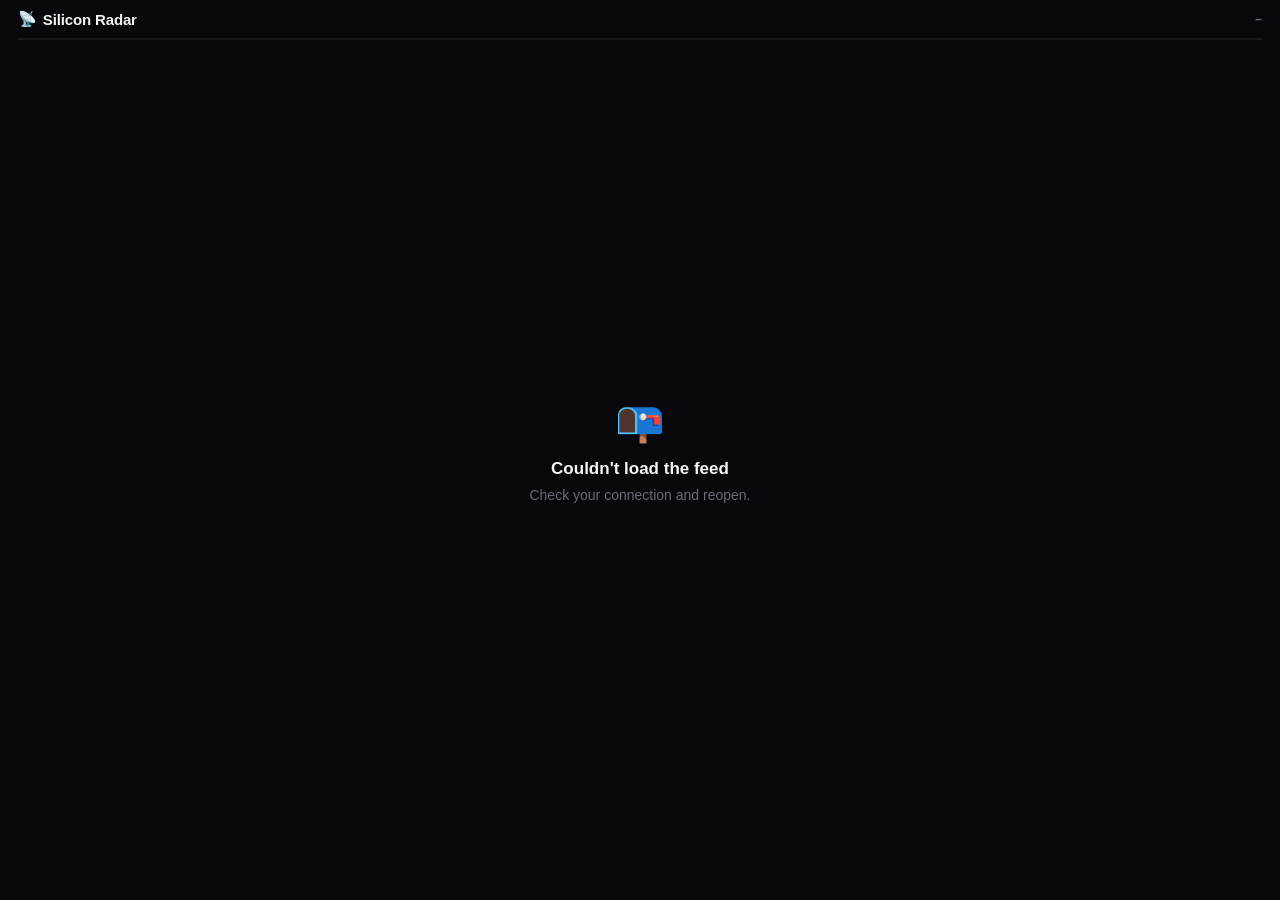
==== miniapp/index.html @ 71eff310 "feat: Telegram Mini App — swipeable card feed A dark, typography-forward reader replacing the wall-o" ====
<!doctype html>
<html lang="en">
<head>
<meta charset="UTF-8" />
<meta name="viewport" content="width=device-width, initial-scale=1, maximum-scale=1, user-scalable=no, viewport-fit=cover" />
<title>Silicon Radar</title>
<script src="https://telegram.org/js/telegram-web-app.js"></script>
<link rel="stylesheet" href="style.css" />
</head>
<body>

<div id="app">

  <header id="header">
    <div class="wordmark">📡 <span>Silicon Radar</span></div>
    <div id="counter" class="counter">–</div>
  </header>

  <div id="progress-track"><div id="progress-fill"></div></div>

  <main id="stack" role="region" aria-label="Card feed"></main>

  <div id="empty-state" class="empty-state hidden">
    <div class="empty-icon">📭</div>
    <div class="empty-title">No signals yet</div>
    <div class="empty-sub">Check back after the next pipeline run.</div>
  </div>

  <div id="loading" class="loading">
    <div class="spinner"></div>
  </div>

</div>

<script src="app.js"></script>
</body>
</html>
---- miniapp/style.css ----
/* ==========================================================================
   Silicon Radar — Mini App
   Dark, typography-forward, one-card-per-screen reader.
   ========================================================================== */

:root {
  --bg: #08080c;
  --surface: #131319;
  --surface-2: #191922;
  --border: rgba(255,255,255,0.07);
  --text: #f4f4f7;
  --text-2: #a3a3b0;
  --text-3: #6b6b78;
  --accent: #8b5cf6;
  --danger: #ef4444;
  --safe-top: env(safe-area-inset-top, 0px);
  --safe-bottom: env(safe-area-inset-bottom, 0px);
}

* { box-sizing: border-box; -webkit-tap-highlight-color: transparent; }

html, body {
  margin: 0;
  height: 100%;
  overflow: hidden;
  background: var(--bg);
  color: var(--text);
  font-family: -apple-system, BlinkMacSystemFont, "Segoe UI", Roboto, Helvetica, Arial, sans-serif;
  -webkit-font-smoothing: antialiased;
}

#app {
  height: 100vh;
  height: 100dvh;
  display: flex;
  flex-direction: column;
  position: relative;
}

/* ---------------------------------------------------------------------- */
/* Header                                                                  */
/* ---------------------------------------------------------------------- */

#header {
  display: flex;
  align-items: center;
  justify-content: space-between;
  padding: calc(10px + var(--safe-top)) 18px 10px;
  flex-shrink: 0;
  z-index: 20;
}

.wordmark {
  font-size: 15px;
  font-weight: 700;
  letter-spacing: -0.01em;
  color: var(--text-2);
  display: flex;
  align-items: center;
  gap: 6px;
}
.wordmark span { color: var(--text); }

.counter {
  font-size: 12px;
  font-weight: 600;
  color: var(--text-3);
  font-variant-numeric: tabular-nums;
}

#progress-track {
  height: 2px;
  background: var(--border);
  flex-shrink: 0;
  margin: 0 18px 8px;
  border-radius: 2px;
  overflow: hidden;
}
#progress-fill {
  height: 100%;
  width: 0%;
  background: var(--accent);
  transition: width 0.3s ease, background 0.3s ease;
  border-radius: 2px;
}

/* ---------------------------------------------------------------------- */
/* Stack / track                                                          */
/* ---------------------------------------------------------------------- */

#stack {
  flex: 1;
  position: relative;
  overflow: hidden;
}

.track {
  display: flex;
  height: 100%;
  transition: transform 0.38s cubic-bezier(0.22, 1, 0.36, 1);
  will-change: transform;
}
.track.dragging { transition: none; }

.card {
  flex: 0 0 100vw;
  height: 100%;
  position: relative;
  overflow: hidden;
  display: flex;
  flex-direction: column;
  background:
    radial-gradient(120% 90% at 50% -10%, color-mix(in srgb, var(--accent) 22%, transparent), transparent 60%),
    var(--surface);
}

/* --- compact face ------------------------------------------------------ */

.card-face {
  flex: 1;
  display: flex;
  flex-direction: column;
  padding: 18px 22px calc(22px + var(--safe-bottom));
  min-height: 0;
}

.badge-row {
  display: flex;
  gap: 6px;
  flex-wrap: wrap;
  margin-bottom: 18px;
}

.badge {
  font-size: 12px;
  padding: 5px 10px;
  border-radius: 20px;
  background: var(--surface-2);
  border: 1px solid var(--border);
  color: var(--text-2);
  font-weight: 600;
  display: inline-flex;
  align-items: center;
  gap: 4px;
}
.badge.layer { background: color-mix(in srgb, var(--accent) 16%, var(--surface-2)); color: var(--text); }
.badge.probation { background: rgba(251, 191, 36, 0.15); color: #fbbf24; border-color: rgba(251, 191, 36, 0.3); }
.badge.learning { background: rgba(96, 165, 250, 0.15); color: #60a5fa; border-color: rgba(96, 165, 250, 0.3); }
.badge.level-wake_up { background: rgba(239, 68, 68, 0.18); color: #f87171; border-color: rgba(239,68,68,0.3); }

.card-title {
  font-size: 27px;
  font-weight: 800;
  line-height: 1.18;
  letter-spacing: -0.02em;
  margin: 0 0 14px;
  flex-shrink: 0;
}

.card-brief {
  font-size: 16px;
  line-height: 1.6;
  color: var(--text-2);
  display: -webkit-box;
  -webkit-line-clamp: 6;
  -webkit-box-orient: vertical;
  overflow: hidden;
  position: relative;
  flex: 1;
  min-height: 0;
}
.card-brief::after {
  content: "";
  position: absolute;
  bottom: 0; left: 0; right: 0;
  height: 48px;
  background: linear-gradient(to bottom, transparent, var(--surface));
}

.card-footer {
  flex-shrink: 0;
  padding-top: 16px;
}

.score-row {
  display: flex;
  align-items: center;
  gap: 10px;
  margin-bottom: 14px;
}
.score-bar {
  flex: 1;
  height: 4px;
  border-radius: 4px;
  background: var(--border);
  overflow: hidden;
}
.score-fill {
  height: 100%;
  background: var(--accent);
  border-radius: 4px;
}
.score-pct {
  font-size: 12px;
  font-weight: 700;
  color: var(--text-2);
  font-variant-numeric: tabular-nums;
  min-width: 34px;
  text-align: right;
}

.source-row {
  display: flex;
  align-items: center;
  justify-content: space-between;
}
.source-name {
  font-size: 13px;
  color: var(--text-3);
  font-weight: 600;
}

.more-btn {
  background: color-mix(in srgb, var(--accent) 85%, black);
  color: white;
  border: none;
  padding: 10px 18px;
  border-radius: 24px;
  font-size: 14px;
  font-weight: 700;
  display: flex;
  align-items: center;
  gap: 6px;
  cursor: pointer;
  transition: transform 0.12s ease;
}
.more-btn:active { transform: scale(0.94); }

/* --- expanded detail ---------------------------------------------------- */

.card.expanded .card-face { display: none; }

.card-detail {
  display: none;
  flex: 1;
  min-height: 0;
  flex-direction: column;
}
.card.expanded .card-detail { display: flex; }

.detail-header {
  display: flex;
  align-items: flex-start;
  gap: 12px;
  padding: 16px 22px 14px;
  flex-shrink: 0;
  border-bottom: 1px solid var(--border);
}
.detail-title {
  font-size: 19px;
  font-weight: 800;
  line-height: 1.3;
  flex: 1;
}
.close-btn {
  width: 32px; height: 32px;
  border-radius: 50%;
  background: var(--surface-2);
  border: 1px solid var(--border);
  color: var(--text-2);
  font-size: 16px;
  display: flex; align-items: center; justify-content: center;
  cursor: pointer;
  flex-shrink: 0;
}

.detail-scroll {
  flex: 1;
  overflow-y: auto;
  -webkit-overflow-scrolling: touch;
  padding: 18px 22px calc(18px + var(--safe-bottom));
}

.section {
  margin-bottom: 22px;
}
.section-label {
  font-size: 11px;
  font-weight: 700;
  letter-spacing: 0.06em;
  text-transform: uppercase;
  color: var(--accent);
  margin-bottom: 6px;
  display: flex;
  align-items: center;
  gap: 6px;
}
.section-text {
  font-size: 15px;
  line-height: 1.65;
  color: #dcdce2;
}

.source-btn {
  display: flex;
  align-items: center;
  justify-content: center;
  gap: 8px;
  background: var(--surface-2);
  border: 1px solid var(--border);
  color: var(--text);
  padding: 13px;
  border-radius: 12px;
  font-size: 14px;
  font-weight: 700;
  text-decoration: none;
  margin-top: 6px;
  cursor: pointer;
}
.source-btn:active { background: var(--border); }

/* ---------------------------------------------------------------------- */
/* Feedback bar                                                           */
/* ---------------------------------------------------------------------- */

.feedback-bar {
  display: flex;
  gap: 10px;
  padding: 12px 22px calc(14px + var(--safe-bottom));
  border-top: 1px solid var(--border);
  flex-shrink: 0;
  background: var(--surface);
}
.fb-btn {
  flex: 1;
  background: var(--surface-2);
  border: 1px solid var(--border);
  border-radius: 12px;
  padding: 10px 0;
  font-size: 19px;
  display: flex;
  align-items: center;
  justify-content: center;
  cursor: pointer;
  transition: transform 0.12s ease, background 0.15s ease, border-color 0.15s ease;
}
.fb-btn:active { transform: scale(0.9); }
.fb-btn.active {
  background: color-mix(in srgb, var(--accent) 25%, var(--surface-2));
  border-color: var(--accent);
}
.fb-btn.disabled { opacity: 0.35; pointer-events: none; }

.card-face .feedback-bar {
  border-top: none;
  padding: 0;
  margin-top: 14px;
}
.card-face .fb-btn { padding: 8px 0; font-size: 16px; }

/* ---------------------------------------------------------------------- */
/* Empty / loading                                                        */
/* ---------------------------------------------------------------------- */

.hidden { display: none !important; }

.empty-state {
  position: absolute;
  inset: 0;
  display: flex;
  flex-direction: column;
  align-items: center;
  justify-content: center;
  gap: 8px;
  text-align: center;
  padding: 0 40px;
}
.empty-icon { font-size: 40px; margin-bottom: 6px; }
.empty-title { font-size: 17px; font-weight: 700; }
.empty-sub { font-size: 14px; color: var(--text-3); }

.loading {
  position: absolute;
  inset: 0;
  display: flex;
  align-items: center;
  justify-content: center;
  background: var(--bg);
  z-index: 30;
}
.spinner {
  width: 28px; height: 28px;
  border-radius: 50%;
  border: 3px solid var(--border);
  border-top-color: var(--accent);
  animation: spin 0.8s linear infinite;
}
@keyframes spin { to { transform: rotate(360deg); } }

/* ---------------------------------------------------------------------- */
/* Swipe hint (first card only)                                          */
/* ---------------------------------------------------------------------- */

.swipe-hint {
  position: absolute;
  bottom: 100px;
  left: 50%;
  transform: translateX(-50%);
  font-size: 12px;
  color: var(--text-3);
  display: flex;
  align-items: center;
  gap: 6px;
  animation: fadeOut 3s forwards;
  animation-delay: 2s;
  pointer-events: none;
}
@keyframes fadeOut { to { opacity: 0; } }
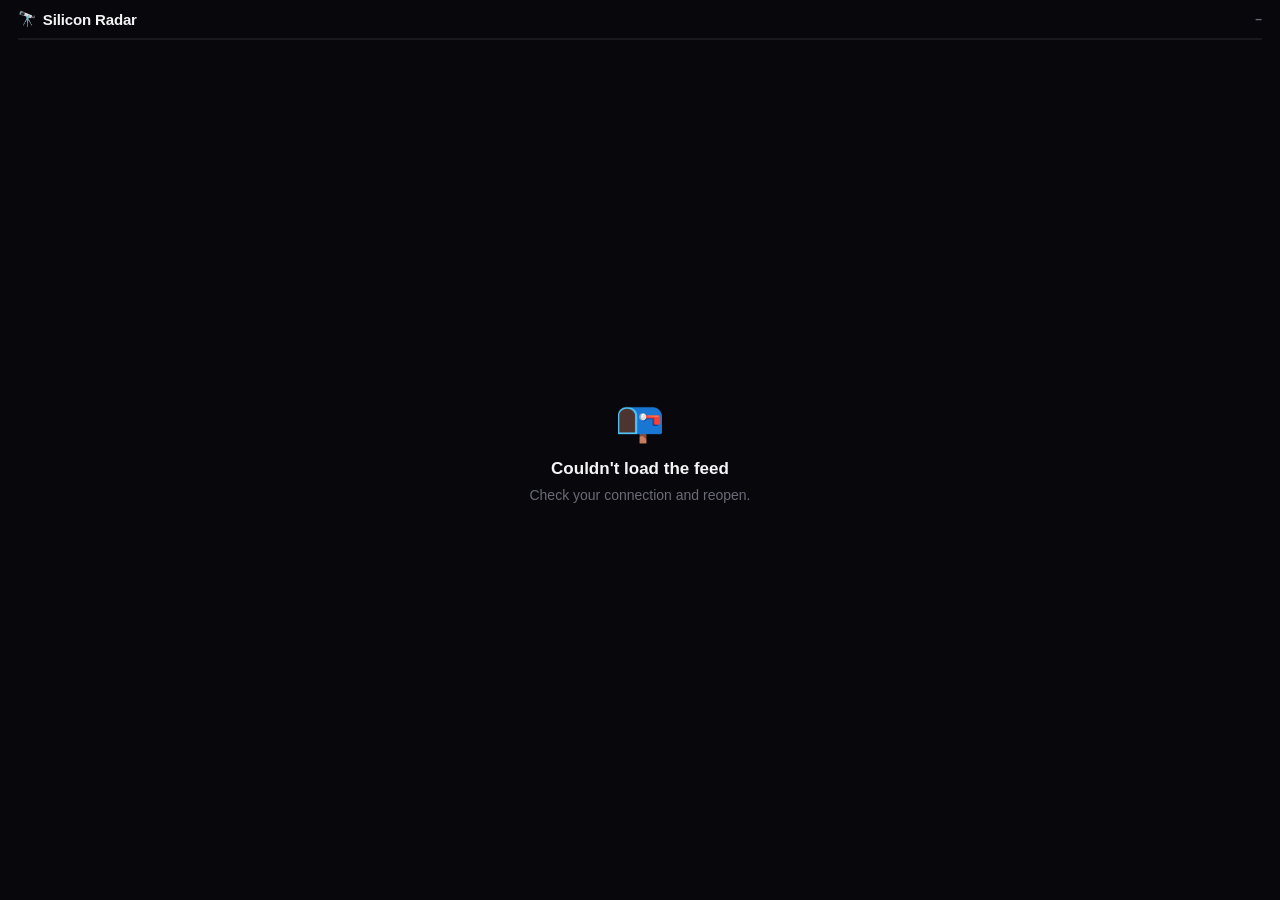
==== commit 062729f0: "test: swap header emoji 📡→🔭 to verify Vercel auto-deploy is actually landing" ====
--- a/miniapp/index.html
+++ b/miniapp/index.html
@@ -5,14 +5,14 @@
 <meta name="viewport" content="width=device-width, initial-scale=1, maximum-scale=1, user-scalable=no, viewport-fit=cover" />
 <title>Silicon Radar</title>
 <script src="https://telegram.org/js/telegram-web-app.js"></script>
-<link rel="stylesheet" href="style.css" />
+<link rel="stylesheet" href="style.css?v=3" />
 </head>
 <body>
 
 <div id="app">
 
   <header id="header">
-    <div class="wordmark">📡 <span>Silicon Radar</span></div>
+    <div class="wordmark">🔭 <span>Silicon Radar</span></div>
     <div id="counter" class="counter">–</div>
   </header>
 
@@ -32,6 +32,6 @@
 
 </div>
 
-<script src="app.js"></script>
+<script src="app.js?v=3"></script>
 </body>
 </html>
--- a/miniapp/style.css
+++ b/miniapp/style.css
@@ -122,6 +122,8 @@
   flex-direction: column;
   padding: 18px 22px calc(22px + var(--safe-bottom));
   min-height: 0;
+  overflow-y: auto; /* fallback for short viewports where content taller than screen */
+  touch-action: pan-y; /* vertical scroll native; horizontal drag free for JS */
 }
 
 .badge-row {
@@ -276,8 +278,11 @@
 
 .detail-scroll {
   flex: 1;
+  min-height: 0; /* without this, flex items refuse to shrink and overflow-y never triggers */
   overflow-y: auto;
   -webkit-overflow-scrolling: touch;
+  touch-action: pan-y; /* native vertical scroll, independent of .card-face's swipe handling */
+  overscroll-behavior: contain;
   padding: 18px 22px calc(18px + var(--safe-bottom));
 }
 
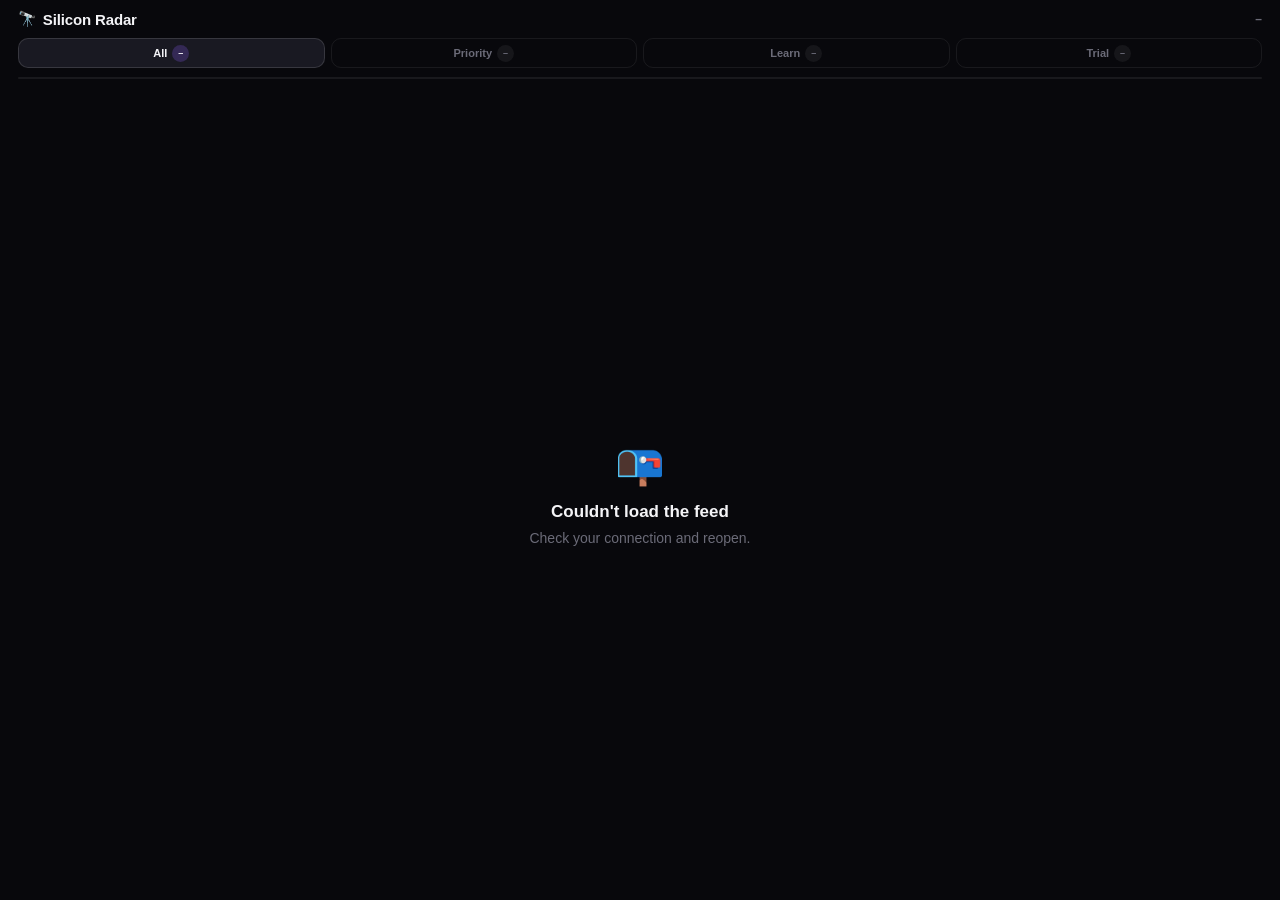
==== commit 2c8ae255: "experiment: add Mini App feed lenses" ====
--- a/miniapp/index.html
+++ b/miniapp/index.html
@@ -5,7 +5,7 @@
 <meta name="viewport" content="width=device-width, initial-scale=1, maximum-scale=1, user-scalable=no, viewport-fit=cover" />
 <title>Silicon Radar</title>
 <script src="https://telegram.org/js/telegram-web-app.js"></script>
-<link rel="stylesheet" href="style.css?v=3" />
+<link rel="stylesheet" href="style.css?v=next-1" />
 </head>
 <body>
 
@@ -16,15 +16,30 @@
     <div id="counter" class="counter">–</div>
   </header>
 
+  <nav id="lens-bar" class="lens-bar" aria-label="Feed lenses">
+    <button class="lens active" type="button" data-lens="all" aria-pressed="true">
+      <span>All</span><span class="lens-count" data-lens-count="all">–</span>
+    </button>
+    <button class="lens" type="button" data-lens="priority" aria-pressed="false">
+      <span>Priority</span><span class="lens-count" data-lens-count="priority">–</span>
+    </button>
+    <button class="lens" type="button" data-lens="learning" aria-pressed="false">
+      <span>Learn</span><span class="lens-count" data-lens-count="learning">–</span>
+    </button>
+    <button class="lens" type="button" data-lens="probation" aria-pressed="false">
+      <span>Trial</span><span class="lens-count" data-lens-count="probation">–</span>
+    </button>
+  </nav>
+
   <div id="progress-track"><div id="progress-fill"></div></div>
 
-  <main id="stack" role="region" aria-label="Card feed"></main>
-
-  <div id="empty-state" class="empty-state hidden">
-    <div class="empty-icon">📭</div>
-    <div class="empty-title">No signals yet</div>
-    <div class="empty-sub">Check back after the next pipeline run.</div>
-  </div>
+  <main id="stack" role="region" aria-label="Card feed">
+    <div id="empty-state" class="empty-state hidden">
+      <div class="empty-icon">📭</div>
+      <div class="empty-title">No signals yet</div>
+      <div class="empty-sub">Check back after the next pipeline run.</div>
+    </div>
+  </main>
 
   <div id="loading" class="loading">
     <div class="spinner"></div>
@@ -32,6 +47,6 @@
 
 </div>
 
-<script src="app.js?v=3"></script>
+<script src="app.js?v=next-1"></script>
 </body>
 </html>
--- a/miniapp/style.css
+++ b/miniapp/style.css
@@ -68,6 +68,55 @@
   font-variant-numeric: tabular-nums;
 }
 
+.lens-bar {
+  display: grid;
+  grid-template-columns: repeat(4, minmax(0, 1fr));
+  gap: 6px;
+  padding: 0 18px 9px;
+  flex-shrink: 0;
+}
+
+.lens {
+  min-width: 0;
+  height: 30px;
+  padding: 0 8px;
+  border: 1px solid var(--border);
+  border-radius: 10px;
+  background: transparent;
+  color: var(--text-3);
+  display: flex;
+  align-items: center;
+  justify-content: center;
+  gap: 5px;
+  font-size: 11px;
+  font-weight: 700;
+  cursor: pointer;
+}
+
+.lens.active {
+  color: var(--text);
+  background: var(--surface-2);
+  border-color: rgba(255,255,255,0.13);
+}
+
+.lens-count {
+  min-width: 17px;
+  height: 17px;
+  padding: 0 4px;
+  border-radius: 9px;
+  background: rgba(255,255,255,0.06);
+  display: inline-flex;
+  align-items: center;
+  justify-content: center;
+  color: inherit;
+  font-size: 9px;
+  font-variant-numeric: tabular-nums;
+}
+
+.lens.active .lens-count {
+  background: color-mix(in srgb, var(--accent) 24%, var(--surface-2));
+}
+
 #progress-track {
   height: 2px;
   background: var(--border);
@@ -122,7 +171,7 @@
   flex-direction: column;
   padding: 18px 22px calc(22px + var(--safe-bottom));
   min-height: 0;
-  overflow-y: auto; /* fallback for short viewports where content taller than screen */
+  overflow-y: auto; /* rare outer fallback; native scroll-chaining hands off from .card-brief */
   touch-action: pan-y; /* vertical scroll native; horizontal drag free for JS */
 }
 
@@ -156,31 +205,22 @@
   line-height: 1.18;
   letter-spacing: -0.02em;
   margin: 0 0 14px;
-  flex-shrink: 0;
+  flex-shrink: 0; /* always shows in full, however many lines it needs */
 }
 
 .card-brief {
   font-size: 16px;
   line-height: 1.6;
   color: var(--text-2);
-  display: -webkit-box;
-  -webkit-line-clamp: 6;
-  -webkit-box-orient: vertical;
-  overflow: hidden;
-  position: relative;
-  flex: 1;
-  min-height: 0;
-}
-.card-brief::after {
-  content: "";
-  position: absolute;
-  bottom: 0; left: 0; right: 0;
-  height: 48px;
-  background: linear-gradient(to bottom, transparent, var(--surface));
+  flex: 1;
+  min-height: 56px; /* stays usable even when the title above is long */
+  overflow-y: auto; /* its own scroll region — title and footer never move */
+  -webkit-overflow-scrolling: touch;
+  padding-bottom: 4px;
 }
 
 .card-footer {
-  flex-shrink: 0;
+  flex-shrink: 0; /* pinned at the bottom, always visible */
   padding-top: 16px;
 }
 
@@ -216,10 +256,29 @@
   align-items: center;
   justify-content: space-between;
 }
+.source-meta {
+  display: flex;
+  align-items: center;
+  gap: 7px;
+  min-width: 0;
+  padding-right: 10px;
+}
 .source-name {
   font-size: 13px;
   color: var(--text-3);
   font-weight: 600;
+  white-space: nowrap;
+  overflow: hidden;
+  text-overflow: ellipsis;
+}
+.source-age {
+  color: var(--text-3);
+  font-size: 11px;
+  font-weight: 700;
+  flex-shrink: 0;
+}
+.source-age::before {
+  content: "· ";
 }
 
 .more-btn {
@@ -372,6 +431,8 @@
 .empty-state {
   position: absolute;
   inset: 0;
+  z-index: 5;
+  background: var(--bg);
   display: flex;
   flex-direction: column;
   align-items: center;
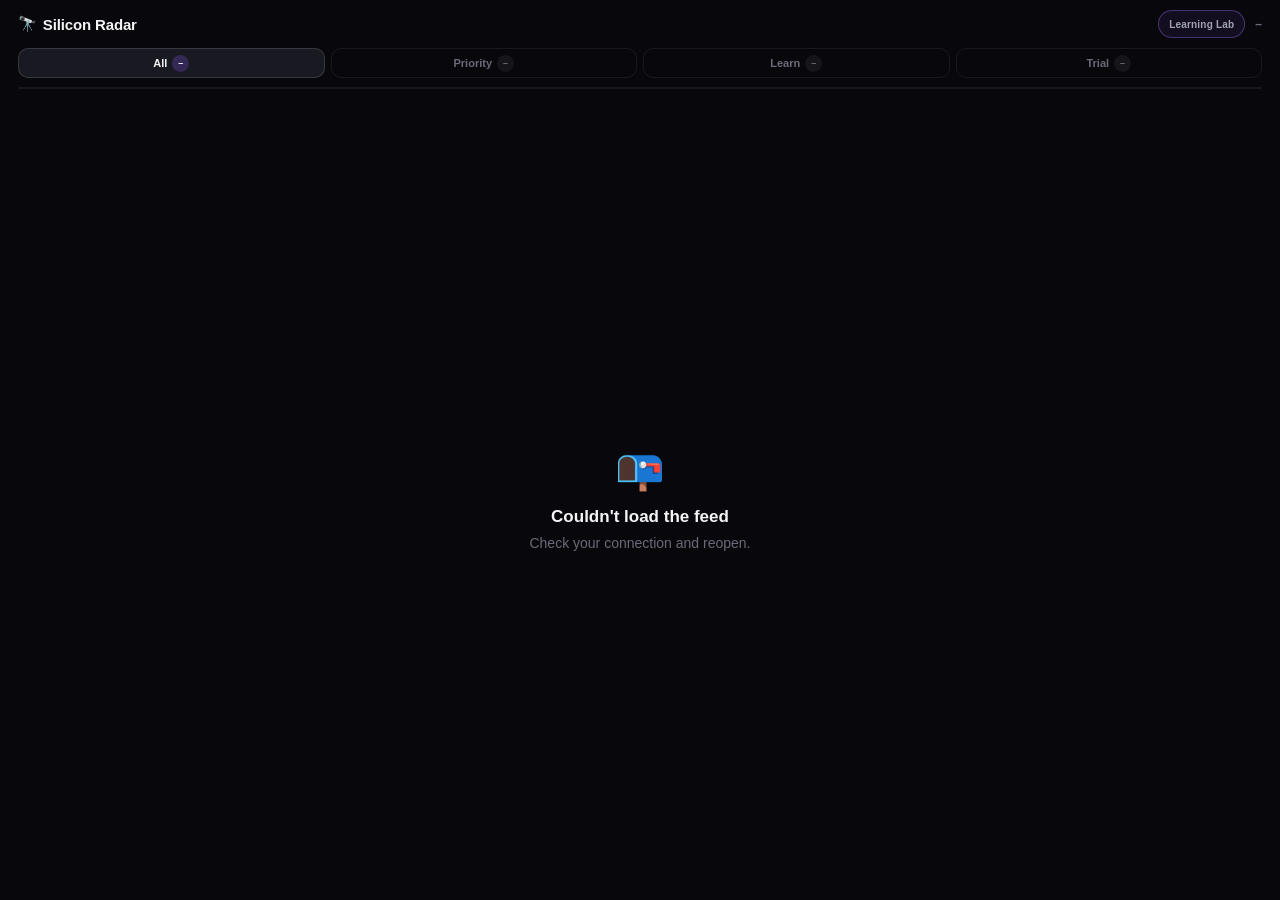
==== commit 3d4e4307: "add reciprocal learning lab navigation" ====
--- a/miniapp/index.html
+++ b/miniapp/index.html
@@ -5,7 +5,7 @@
 <meta name="viewport" content="width=device-width, initial-scale=1, maximum-scale=1, user-scalable=no, viewport-fit=cover" />
 <title>Silicon Radar</title>
 <script src="https://telegram.org/js/telegram-web-app.js"></script>
-<link rel="stylesheet" href="style.css?v=next-1" />
+<link rel="stylesheet" href="style.css?v=next-4" />
 </head>
 <body>
 
@@ -13,7 +13,12 @@
 
   <header id="header">
     <div class="wordmark">🔭 <span>Silicon Radar</span></div>
-    <div id="counter" class="counter">–</div>
+    <div class="header-actions">
+      <a class="lab-link" href="learning/" aria-label="Open Radar Learning Lab">
+        Learning Lab
+      </a>
+      <div id="counter" class="counter">–</div>
+    </div>
   </header>
 
   <nav id="lens-bar" class="lens-bar" aria-label="Feed lenses">
@@ -47,6 +52,6 @@
 
 </div>
 
-<script src="app.js?v=next-1"></script>
+<script src="app.js?v=next-4"></script>
 </body>
 </html>
--- a/miniapp/style.css
+++ b/miniapp/style.css
@@ -37,6 +37,12 @@
   position: relative;
 }
 
+#app.detail-open #header,
+#app.detail-open .lens-bar,
+#app.detail-open #progress-track {
+  display: none;
+}
+
 /* ---------------------------------------------------------------------- */
 /* Header                                                                  */
 /* ---------------------------------------------------------------------- */
@@ -60,6 +66,31 @@
   gap: 6px;
 }
 .wordmark span { color: var(--text); }
+
+.header-actions {
+  display: flex;
+  align-items: center;
+  gap: 10px;
+}
+
+.lab-link {
+  min-height: 28px;
+  display: inline-flex;
+  align-items: center;
+  padding: 0 10px;
+  border: 1px solid color-mix(in srgb, var(--accent) 34%, var(--border));
+  border-radius: 999px;
+  background: color-mix(in srgb, var(--accent) 8%, transparent);
+  color: var(--text-2);
+  font-size: 10px;
+  font-weight: 750;
+  letter-spacing: 0.02em;
+  text-decoration: none;
+}
+
+.lab-link:active {
+  background: color-mix(in srgb, var(--accent) 16%, transparent);
+}
 
 .counter {
   font-size: 12px;
@@ -215,6 +246,7 @@
   flex: 1;
   min-height: 56px; /* stays usable even when the title above is long */
   overflow-y: auto; /* its own scroll region — title and footer never move */
+  touch-action: pan-y; /* nearest scroll container: vertical scroll native, horizontal reserved for card swipe */
   -webkit-overflow-scrolling: touch;
   padding-bottom: 4px;
 }
@@ -313,9 +345,21 @@
   display: flex;
   align-items: flex-start;
   gap: 12px;
-  padding: 16px 22px 14px;
+  padding: calc(16px + var(--safe-top)) 22px 14px;
   flex-shrink: 0;
   border-bottom: 1px solid var(--border);
+}
+.detail-read-track {
+  height: 2px;
+  background: var(--border);
+  flex-shrink: 0;
+}
+.detail-read-progress {
+  width: 0;
+  height: 100%;
+  border-radius: 2px;
+  background: var(--accent);
+  transition: width 0.1s linear;
 }
 .detail-title {
   font-size: 19px;
@@ -363,6 +407,936 @@
   font-size: 15px;
   line-height: 1.65;
   color: #dcdce2;
+}
+
+/* --- v2 research brief -------------------------------------------------- */
+
+.deep-dive {
+  color: #dcdce2;
+  padding-bottom: 8px;
+}
+
+.deep-dive p {
+  margin: 0 0 12px;
+  font-size: 15px;
+  line-height: 1.72;
+}
+
+.deep-dive p:last-child { margin-bottom: 0; }
+
+.deep-hero {
+  padding: 2px 0 22px;
+}
+
+.deep-kicker {
+  color: var(--accent);
+  font-size: 10px;
+  font-weight: 800;
+  letter-spacing: 0.09em;
+  text-transform: uppercase;
+  margin-bottom: 10px;
+}
+
+.deep-hero h2 {
+  margin: 0;
+  color: var(--text);
+  font-size: 25px;
+  line-height: 1.2;
+  letter-spacing: -0.025em;
+}
+
+.deep-subtitle {
+  margin-top: 9px;
+  color: var(--text-2);
+  font-size: 15px;
+  line-height: 1.5;
+}
+
+.deep-meta {
+  display: flex;
+  gap: 7px;
+  flex-wrap: wrap;
+  margin: 14px 0 18px;
+}
+
+.deep-meta span {
+  padding: 5px 8px;
+  border-radius: 8px;
+  border: 1px solid var(--border);
+  background: var(--surface-2);
+  color: var(--text-3);
+  font-size: 10px;
+  font-weight: 700;
+  text-transform: capitalize;
+}
+
+.deep-thesis {
+  border-left: 3px solid var(--accent);
+  padding: 14px 15px;
+  border-radius: 0 12px 12px 0;
+  background: color-mix(in srgb, var(--accent) 10%, var(--surface-2));
+}
+
+.deep-thesis > span {
+  display: block;
+  color: var(--accent);
+  font-size: 10px;
+  font-weight: 800;
+  letter-spacing: 0.08em;
+  text-transform: uppercase;
+  margin-bottom: 7px;
+}
+
+.deep-thesis p {
+  color: var(--text);
+  font-size: 16px;
+  line-height: 1.62;
+  font-weight: 600;
+}
+
+.deep-limit {
+  margin-top: 11px;
+  padding: 11px 13px;
+  border: 1px solid rgba(245, 158, 11, 0.22);
+  border-radius: 10px;
+  background: rgba(245, 158, 11, 0.06);
+}
+
+.deep-limit > b {
+  display: block;
+  color: #fbbf24;
+  font-size: 10px;
+  letter-spacing: 0.06em;
+  text-transform: uppercase;
+  margin-bottom: 5px;
+}
+
+.deep-limit p { color: var(--text-2); font-size: 13px; }
+
+.deep-toc {
+  position: sticky;
+  top: -18px;
+  z-index: 6;
+  display: flex;
+  gap: 7px;
+  overflow-x: auto;
+  scrollbar-width: none;
+  margin: 0 -22px 24px;
+  padding: 10px 22px;
+  background: color-mix(in srgb, var(--surface) 94%, transparent);
+  border-top: 1px solid var(--border);
+  border-bottom: 1px solid var(--border);
+  backdrop-filter: blur(14px);
+}
+
+.deep-toc::-webkit-scrollbar { display: none; }
+
+.deep-toc button {
+  flex-shrink: 0;
+  border: 1px solid var(--border);
+  border-radius: 18px;
+  padding: 7px 10px;
+  background: var(--surface-2);
+  color: var(--text-2);
+  font-size: 11px;
+  font-weight: 700;
+  cursor: pointer;
+}
+
+.deep-section {
+  scroll-margin-top: 52px;
+  margin-bottom: 34px;
+}
+
+.deep-section-heading {
+  display: flex;
+  align-items: center;
+  gap: 8px;
+  margin-bottom: 13px;
+}
+
+.deep-section-heading > span {
+  color: var(--accent);
+  font-size: 16px;
+}
+
+.deep-section-heading h3 {
+  margin: 0;
+  color: var(--text);
+  font-size: 18px;
+  line-height: 1.3;
+  letter-spacing: -0.012em;
+}
+
+.section-kind,
+.evidence-status,
+.connection-layer {
+  display: inline-block;
+  color: var(--accent);
+  font-size: 9px;
+  font-weight: 800;
+  letter-spacing: 0.07em;
+  text-transform: uppercase;
+}
+
+.section-kind { margin-bottom: 9px; }
+
+.deep-prose p { color: #dcdce2; }
+
+.evidence-grid,
+.connection-grid,
+.industry-grid {
+  display: grid;
+  gap: 9px;
+}
+
+.evidence-card,
+.connection-card,
+.tradeoff-card,
+.industry-card,
+.worked-card,
+.insight-card,
+.misconception-card,
+.explore-card {
+  padding: 13px 14px;
+  border: 1px solid var(--border);
+  border-radius: 12px;
+  background: rgba(255,255,255,0.025);
+}
+
+.evidence-fact {
+  color: var(--text);
+  font-size: 14px;
+  font-weight: 650;
+  line-height: 1.5;
+  margin: 5px 0;
+}
+
+.evidence-why,
+.connection-consequence,
+.industry-implication,
+.resource-hint {
+  color: var(--text-2);
+  font-size: 12px;
+  line-height: 1.5;
+}
+
+.foundation-card,
+.challenge-card {
+  border: 1px solid var(--border);
+  border-radius: 12px;
+  background: rgba(255,255,255,0.025);
+  margin-bottom: 8px;
+  overflow: hidden;
+}
+
+.foundation-card summary,
+.challenge-card summary {
+  list-style: none;
+  cursor: pointer;
+  padding: 13px 14px;
+  color: var(--text);
+  font-size: 14px;
+  font-weight: 750;
+  line-height: 1.45;
+}
+
+.foundation-card summary::-webkit-details-marker,
+.challenge-card summary::-webkit-details-marker { display: none; }
+
+.foundation-card summary::after {
+  content: "+";
+  float: right;
+  color: var(--accent);
+}
+
+.foundation-card[open] summary::after { content: "−"; }
+
+.foundation-body,
+.challenge-body {
+  padding: 0 14px 14px;
+  color: var(--text-2);
+}
+
+.foundation-link,
+.worked-result,
+.key-insight {
+  padding: 11px 12px;
+  border-radius: 9px;
+  background: color-mix(in srgb, var(--accent) 9%, var(--surface-2));
+}
+
+.foundation-link b,
+.worked-result b,
+.key-insight b {
+  display: block;
+  color: var(--accent);
+  font-size: 10px;
+  letter-spacing: 0.06em;
+  text-transform: uppercase;
+  margin-bottom: 5px;
+}
+
+.worked-card h4,
+.tradeoff-card h4,
+.industry-card h4,
+.explore-card h4,
+.subhead {
+  margin: 0 0 8px;
+  color: var(--text);
+  font-size: 14px;
+  line-height: 1.4;
+}
+
+.deep-list,
+.reasoning-steps,
+.takeaway-list {
+  padding: 0;
+  margin: 0;
+  list-style: none;
+}
+
+.deep-list li,
+.reasoning-steps li,
+.takeaway-list li {
+  position: relative;
+  padding: 0 0 10px 19px;
+  color: #dcdce2;
+  font-size: 14px;
+  line-height: 1.58;
+}
+
+.deep-list li::before,
+.takeaway-list li::before {
+  content: "→";
+  position: absolute;
+  left: 0;
+  color: var(--accent);
+}
+
+.reasoning-steps { counter-reset: reasoning; margin: 12px 0; }
+.reasoning-steps li { counter-increment: reasoning; padding-left: 28px; }
+.reasoning-steps li::before {
+  content: counter(reasoning);
+  position: absolute;
+  left: 0;
+  top: 1px;
+  width: 18px;
+  height: 18px;
+  border-radius: 50%;
+  background: color-mix(in srgb, var(--accent) 20%, var(--surface-2));
+  color: var(--accent);
+  display: flex;
+  align-items: center;
+  justify-content: center;
+  font-size: 9px;
+  font-weight: 800;
+}
+
+.connection-layer { margin-bottom: 6px; }
+.connection-card > div:nth-child(2) { font-size: 14px; line-height: 1.55; }
+.connection-consequence { margin-top: 7px; color: var(--accent); }
+
+.tradeoff-card { margin-bottom: 9px; }
+.tradeoff-card dl { margin: 0; }
+.tradeoff-card dl > div {
+  display: grid;
+  grid-template-columns: 76px minmax(0, 1fr);
+  gap: 8px;
+  padding: 7px 0;
+  border-top: 1px solid var(--border);
+}
+.tradeoff-card dt {
+  color: var(--text-3);
+  font-size: 10px;
+  font-weight: 800;
+  text-transform: uppercase;
+}
+.tradeoff-card dd {
+  margin: 0;
+  color: var(--text-2);
+  font-size: 13px;
+  line-height: 1.45;
+}
+
+.timeline-step {
+  position: relative;
+  padding: 0 0 20px 20px;
+  border-left: 1px solid color-mix(in srgb, var(--accent) 38%, var(--border));
+}
+.timeline-step::before {
+  content: "";
+  position: absolute;
+  left: -4px;
+  top: 3px;
+  width: 7px;
+  height: 7px;
+  border-radius: 50%;
+  background: var(--accent);
+}
+.timeline-step > b {
+  display: block;
+  color: var(--accent);
+  font-size: 10px;
+  letter-spacing: 0.06em;
+  text-transform: uppercase;
+  margin-bottom: 5px;
+}
+
+.industry-card h4 { color: var(--accent); }
+.industry-card > div { font-size: 13px; line-height: 1.55; }
+.industry-implication { margin-top: 7px; }
+
+.insight-card,
+.misconception-card,
+.explore-card { margin-bottom: 9px; }
+.insight-card > div:first-child,
+.misconception-card > div:last-child {
+  color: var(--text);
+  font-size: 14px;
+  line-height: 1.55;
+  font-weight: 650;
+}
+.insight-card p { margin-top: 6px; color: var(--text-2); font-size: 12px; }
+.misconception-wrong {
+  color: #f87171;
+  font-size: 11px;
+  font-weight: 700;
+  margin-bottom: 6px;
+}
+
+.challenge-card summary {
+  display: grid;
+  grid-template-columns: 24px minmax(0, 1fr);
+  gap: 8px;
+}
+.challenge-card summary span {
+  width: 20px;
+  height: 20px;
+  display: inline-flex;
+  align-items: center;
+  justify-content: center;
+  border-radius: 6px;
+  background: color-mix(in srgb, var(--accent) 18%, var(--surface-2));
+  color: var(--accent);
+  font-size: 10px;
+}
+.challenge-body p { font-size: 13px; }
+
+/* --- guided article: prediction, reveal, transfer ---------------------- */
+
+.guided-article {
+  --book-text: #e8e6e1;
+  --book-muted: #aaa7a0;
+  color: var(--book-text);
+  padding: 0 0 18px;
+  font-family: Georgia, "Times New Roman", serif;
+}
+
+.guided-article p {
+  margin: 0 0 15px;
+  font-size: 17px;
+  line-height: 1.78;
+}
+
+.guided-article strong {
+  color: #faf9f6;
+  font-weight: 700;
+}
+
+.guided-article code {
+  padding: 1px 4px;
+  border-radius: 3px;
+  background: rgba(255,255,255,0.07);
+  color: #d8ccff;
+  font: 0.88em/1.5 ui-monospace, SFMono-Regular, Menlo, monospace;
+}
+
+.rich-list {
+  margin: 12px 0 18px;
+  padding-left: 24px;
+}
+
+.rich-list li {
+  margin-bottom: 10px;
+  padding-left: 3px;
+  color: var(--book-text, #dcdce2);
+  font-size: 15px;
+  line-height: 1.65;
+}
+
+.guided-hero {
+  padding: 5px 0 29px;
+  border-bottom: 1px solid var(--border);
+}
+
+.guided-overline,
+.guided-byline,
+.guided-chapter-number,
+.guided-margin-label,
+.guided-nav,
+.opening-prompt > span,
+.guided-checkpoint summary > span,
+.tomorrow-question summary > span,
+.transfer-number {
+  font-family: -apple-system, BlinkMacSystemFont, "Segoe UI", sans-serif;
+  text-transform: uppercase;
+  letter-spacing: 0.1em;
+  font-weight: 750;
+}
+
+.guided-overline {
+  color: var(--accent);
+  font-size: 10px;
+  margin-bottom: 13px;
+}
+
+.guided-hero h2 {
+  margin: 0;
+  color: #faf9f6;
+  font-size: clamp(29px, 8vw, 38px);
+  line-height: 1.08;
+  letter-spacing: -0.035em;
+  font-weight: 650;
+}
+
+.guided-deck {
+  margin: 15px 0 17px !important;
+  color: var(--book-muted);
+  font-size: 18px !important;
+  line-height: 1.55 !important;
+  font-style: italic;
+}
+
+.guided-byline {
+  color: var(--text-3);
+  font-size: 9px;
+}
+
+.guided-opening {
+  padding: 28px 0 12px;
+}
+
+.guided-opening > p:first-child::first-letter {
+  float: left;
+  margin: 7px 8px 0 0;
+  color: var(--accent);
+  font-size: 54px;
+  line-height: 0.72;
+}
+
+.guided-opening h3,
+.guided-chapter h3,
+.guided-ending h3,
+.transfer-lab > h3,
+.frontiers-section > h3,
+.retention-section h3,
+.guided-explore h3 {
+  margin: 0 0 17px;
+  color: #faf9f6;
+  font-size: 24px;
+  line-height: 1.25;
+  letter-spacing: -0.018em;
+  font-weight: 650;
+}
+
+.opening-prompt,
+.guided-question {
+  margin: 23px 0;
+  padding: 19px 18px;
+  border-top: 2px solid var(--accent);
+  border-bottom: 1px solid color-mix(in srgb, var(--accent) 34%, var(--border));
+  background: color-mix(in srgb, var(--accent) 7%, transparent);
+}
+
+.opening-prompt > span,
+.guided-margin-label {
+  display: block;
+  margin-bottom: 9px;
+  color: var(--accent);
+  font-size: 9px;
+}
+
+.opening-prompt p,
+.guided-question > p {
+  margin: 0;
+  color: #faf9f6;
+  font-size: 18px;
+  line-height: 1.55;
+  font-weight: 650;
+}
+
+.guided-stakes {
+  color: var(--book-muted);
+  font-size: 15px !important;
+  font-style: italic;
+}
+
+.source-boundary {
+  margin-top: 19px;
+  color: var(--book-muted);
+  font-family: -apple-system, BlinkMacSystemFont, "Segoe UI", sans-serif;
+  font-size: 13px;
+}
+
+.source-boundary summary {
+  cursor: pointer;
+  color: var(--text-3);
+  font-weight: 650;
+}
+
+.source-boundary > p {
+  margin-top: 9px;
+  font-family: inherit;
+  font-size: 13px;
+  line-height: 1.6;
+}
+
+.guided-nav {
+  position: sticky;
+  top: -18px;
+  z-index: 7;
+  display: flex;
+  align-items: center;
+  gap: 7px;
+  margin: 8px -22px 0;
+  padding: 10px 22px;
+  border-top: 1px solid var(--border);
+  border-bottom: 1px solid var(--border);
+  background: color-mix(in srgb, var(--surface) 95%, transparent);
+  backdrop-filter: blur(15px);
+  font-size: 9px;
+  color: var(--text-3);
+}
+
+.guided-nav > span { margin-right: 3px; }
+
+.guided-nav button {
+  width: 28px;
+  height: 28px;
+  padding: 0;
+  border: 1px solid var(--border);
+  border-radius: 50%;
+  background: transparent;
+  color: var(--text-2);
+  font: inherit;
+  cursor: pointer;
+}
+
+.guided-chapter,
+.guided-ending,
+.transfer-lab,
+.frontiers-section,
+.retention-section,
+.guided-explore {
+  scroll-margin-top: 54px;
+  padding: 42px 0 35px;
+  border-bottom: 1px solid var(--border);
+}
+
+.guided-chapter-number {
+  margin-bottom: 9px;
+  color: var(--accent);
+  font-size: 9px;
+}
+
+.guided-setup p,
+.guided-reasoning p,
+.guided-ending > p {
+  color: var(--book-text);
+}
+
+.guided-cue {
+  margin-top: 11px;
+  color: var(--book-muted);
+  font-family: -apple-system, BlinkMacSystemFont, "Segoe UI", sans-serif;
+  font-size: 12px;
+  line-height: 1.5;
+}
+
+.guided-reveal {
+  margin-top: 18px;
+  border: 1px solid color-mix(in srgb, var(--accent) 34%, var(--border));
+  border-radius: 4px;
+  overflow: hidden;
+}
+
+.guided-reveal > summary,
+.transfer-solution > summary {
+  list-style: none;
+  cursor: pointer;
+  padding: 16px 17px;
+  color: var(--text);
+  background: rgba(255,255,255,0.025);
+  font-family: -apple-system, BlinkMacSystemFont, "Segoe UI", sans-serif;
+}
+
+.guided-reveal > summary::-webkit-details-marker,
+.transfer-solution > summary::-webkit-details-marker,
+.guided-checkpoint > summary::-webkit-details-marker,
+.tomorrow-question > summary::-webkit-details-marker { display: none; }
+
+.guided-reveal > summary span {
+  display: block;
+  margin-bottom: 4px;
+  color: var(--text-3);
+  font-size: 10px;
+}
+
+.guided-reveal > summary b {
+  font-size: 14px;
+  font-weight: 700;
+}
+
+.guided-reveal > summary b::after,
+.transfer-solution > summary::after {
+  content: "  ↓";
+  color: var(--accent);
+}
+
+.guided-reveal[open] > summary b::after,
+.transfer-solution[open] > summary::after { content: "  ↑"; }
+
+.guided-reveal-body {
+  padding: 20px 17px 18px;
+  border-top: 1px solid var(--border);
+}
+
+.guided-answer {
+  color: #fff !important;
+  font-size: 19px !important;
+  line-height: 1.55 !important;
+  font-weight: 650;
+}
+
+.guided-wrong {
+  margin: 24px 0;
+  padding: 15px 0 15px 17px;
+  border-left: 2px solid #d97757;
+  color: var(--book-muted);
+}
+
+.guided-wrong b {
+  display: block;
+  margin-bottom: 7px;
+  color: #e69578;
+  font-family: -apple-system, BlinkMacSystemFont, "Segoe UI", sans-serif;
+  font-size: 10px;
+  letter-spacing: 0.07em;
+  text-transform: uppercase;
+}
+
+.guided-wrong p { font-size: 15px; line-height: 1.65; }
+
+.guided-worked {
+  margin: 26px -2px;
+  padding: 18px;
+  border: 1px solid var(--border);
+  background: #0d0d12;
+}
+
+.guided-worked p,
+.guided-result p { font-size: 15px; }
+
+.guided-derivation {
+  margin: 15px 0;
+  padding: 0;
+  counter-reset: guided-step;
+  list-style: none;
+}
+
+.guided-derivation li {
+  position: relative;
+  margin-bottom: 12px;
+  padding-left: 31px;
+  color: var(--book-text);
+  font-size: 15px;
+  line-height: 1.6;
+  counter-increment: guided-step;
+}
+
+.guided-derivation li::before {
+  content: counter(guided-step);
+  position: absolute;
+  left: 0;
+  top: 1px;
+  color: var(--accent);
+  font-family: -apple-system, BlinkMacSystemFont, "Segoe UI", sans-serif;
+  font-size: 11px;
+  font-weight: 800;
+}
+
+.guided-result {
+  padding-top: 13px;
+  border-top: 1px solid var(--border);
+  color: var(--book-muted);
+}
+
+.guided-checkpoint,
+.tomorrow-question {
+  margin: 25px 0;
+  border-top: 1px solid var(--border);
+  border-bottom: 1px solid var(--border);
+}
+
+.guided-checkpoint summary,
+.tomorrow-question summary {
+  list-style: none;
+  cursor: pointer;
+  padding: 15px 0;
+  color: var(--book-text);
+  font-size: 15px;
+  line-height: 1.5;
+}
+
+.guided-checkpoint summary > span,
+.tomorrow-question summary > span {
+  display: block;
+  margin-bottom: 5px;
+  color: var(--accent);
+  font-size: 8px;
+}
+
+.guided-checkpoint > div,
+.tomorrow-question > div {
+  padding: 0 0 16px;
+  color: var(--book-muted);
+}
+
+.guided-checkpoint p,
+.tomorrow-question p { font-size: 15px; }
+
+.guided-bridge {
+  margin-top: 28px !important;
+  color: var(--book-muted) !important;
+  font-style: italic;
+}
+
+.guided-bridge::before { content: "But "; color: var(--accent); }
+
+.guided-resolution {
+  color: #fff !important;
+  font-size: 20px !important;
+  line-height: 1.55 !important;
+}
+
+.guided-ending h4 {
+  margin: 25px 0 11px;
+  color: var(--text);
+  font: 700 13px/1.4 -apple-system, BlinkMacSystemFont, "Segoe UI", sans-serif;
+}
+
+.guided-trigger-list,
+.reconstruction-list,
+.transfer-constraints {
+  margin: 0;
+  padding-left: 20px;
+}
+
+.guided-trigger-list li,
+.reconstruction-list li,
+.transfer-constraints li {
+  margin-bottom: 10px;
+  color: var(--book-text);
+  font-size: 15px;
+  line-height: 1.6;
+}
+
+.guided-procedure {
+  margin: 0;
+  padding: 0;
+  list-style: none;
+}
+
+.guided-procedure li {
+  display: grid;
+  grid-template-columns: 28px minmax(0, 1fr);
+  gap: 7px;
+  margin-bottom: 12px;
+  color: var(--book-text);
+  font-size: 15px;
+  line-height: 1.55;
+}
+
+.guided-procedure li span {
+  color: var(--accent);
+  font-family: -apple-system, BlinkMacSystemFont, "Segoe UI", sans-serif;
+  font-size: 11px;
+  font-weight: 800;
+}
+
+.section-intro {
+  color: var(--book-muted);
+  font-size: 15px !important;
+}
+
+.transfer-problem,
+.frontier-proposal {
+  position: relative;
+  margin-top: 28px;
+  padding: 22px 0 4px 42px;
+  border-top: 1px solid var(--border);
+}
+
+.transfer-number {
+  position: absolute;
+  left: 0;
+  top: 24px;
+  color: var(--accent);
+  font-size: 11px;
+}
+
+.transfer-problem h4,
+.frontier-proposal h4 {
+  margin: 0 0 11px;
+  color: #faf9f6;
+  font-size: 19px;
+  line-height: 1.35;
+}
+
+.transfer-scenario p,
+.frontier-proposal p { font-size: 15px; color: var(--book-muted); }
+
+.transfer-task {
+  color: var(--book-text) !important;
+  font-weight: 650;
+}
+
+.transfer-solution {
+  margin-top: 17px;
+  border: 1px solid var(--border);
+}
+
+.transfer-solution > summary { font-size: 13px; }
+.transfer-solution > div { padding: 17px; border-top: 1px solid var(--border); }
+.transfer-solution p { font-size: 14px; }
+
+.frontier-proposal dl { margin: 18px 0 0; }
+.frontier-proposal dl > div { margin-bottom: 14px; }
+.frontier-proposal dt {
+  margin-bottom: 4px;
+  color: var(--accent);
+  font: 750 9px/1.4 -apple-system, BlinkMacSystemFont, "Segoe UI", sans-serif;
+  letter-spacing: 0.08em;
+  text-transform: uppercase;
+}
+.frontier-proposal dd { margin: 0; color: var(--book-text); font-size: 14px; line-height: 1.6; }
+.frontier-work { color: var(--text-3); font: 12px/1.55 -apple-system, BlinkMacSystemFont, "Segoe UI", sans-serif; }
+
+.guided-explore ul { margin: 0; padding: 0; list-style: none; }
+.guided-explore li { margin-bottom: 19px; }
+.guided-explore li b,
+.guided-explore li span,
+.guided-explore li small { display: block; }
+.guided-explore li b { color: var(--text); font-size: 16px; }
+.guided-explore li span { margin-top: 5px; color: var(--book-muted); font-size: 14px; line-height: 1.55; }
+.guided-explore li small { margin-top: 5px; color: var(--accent); font: 11px/1.5 -apple-system, BlinkMacSystemFont, "Segoe UI", sans-serif; }
+
+.resource-hint {
+  margin-top: 8px;
+  padding-top: 8px;
+  border-top: 1px solid var(--border);
+  color: var(--accent);
 }
 
 .source-btn {
@@ -461,6 +1435,32 @@
   border-top-color: var(--accent);
   animation: spin 0.8s linear infinite;
 }
+
+.refresh-notice {
+  position: fixed;
+  top: calc(12px + var(--safe-top));
+  left: 50%;
+  z-index: 50;
+  max-width: calc(100vw - 40px);
+  padding: 9px 14px;
+  border: 1px solid color-mix(in srgb, var(--accent) 45%, var(--border));
+  border-radius: 18px;
+  background: color-mix(in srgb, var(--surface-2) 94%, transparent);
+  color: var(--text);
+  box-shadow: 0 8px 24px rgba(0,0,0,0.35);
+  font-size: 12px;
+  font-weight: 750;
+  white-space: nowrap;
+  pointer-events: none;
+  opacity: 0;
+  transform: translate(-50%, -10px);
+  transition: opacity 0.18s ease, transform 0.18s ease;
+}
+
+.refresh-notice.show {
+  opacity: 1;
+  transform: translate(-50%, 0);
+}
 @keyframes spin { to { transform: rotate(360deg); } }
 
 /* ---------------------------------------------------------------------- */
